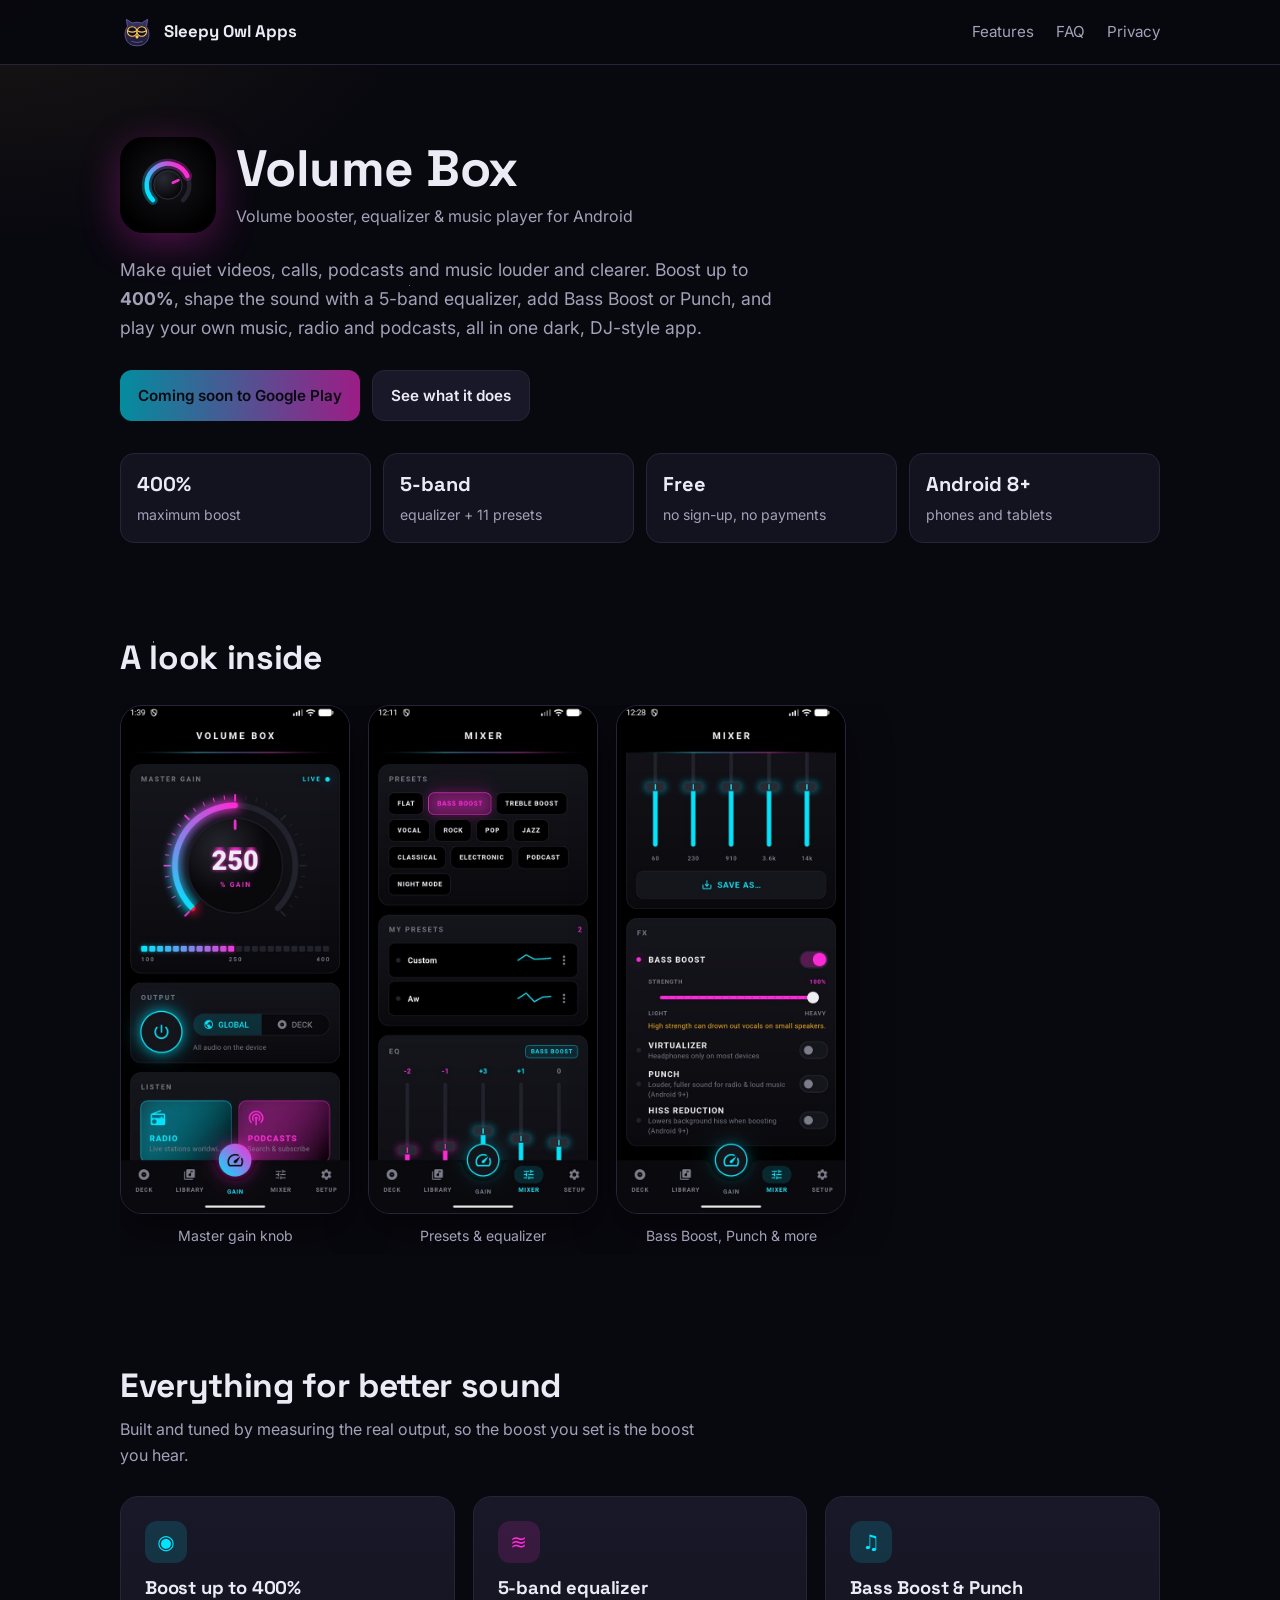
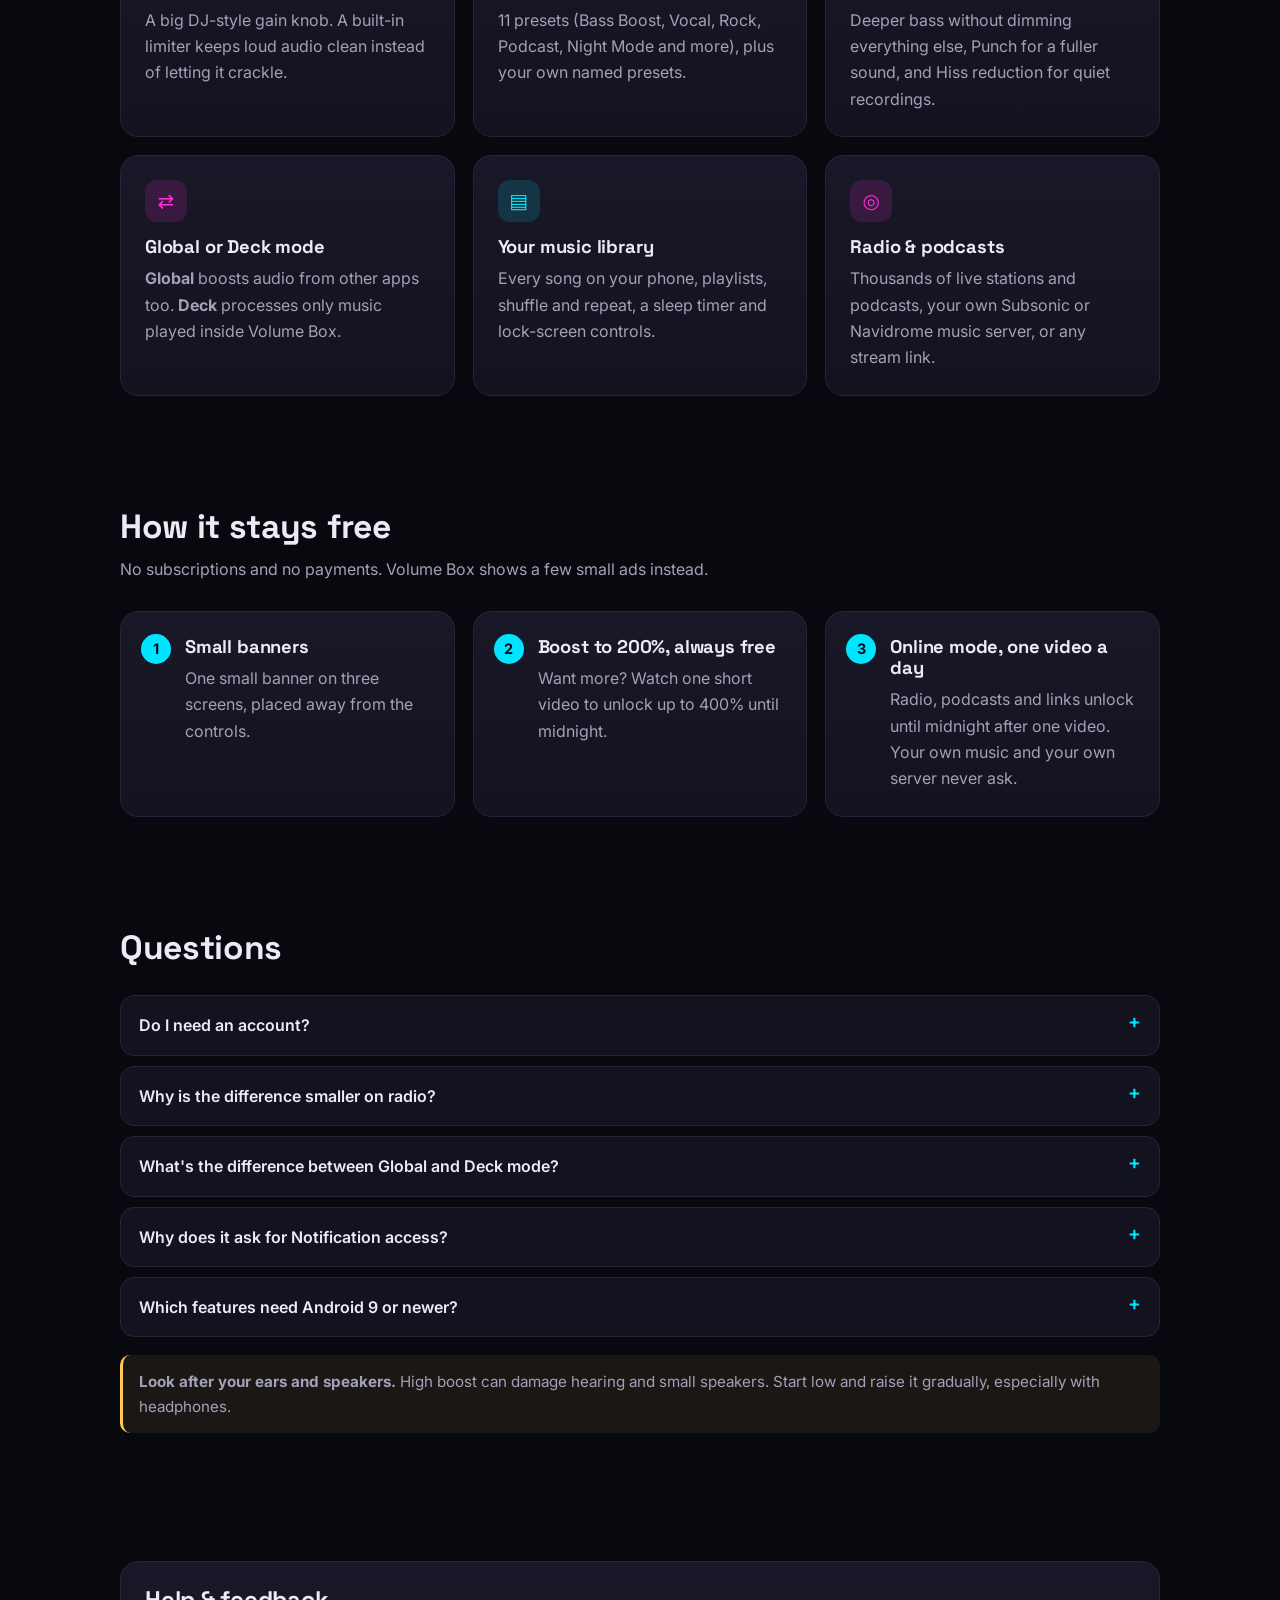
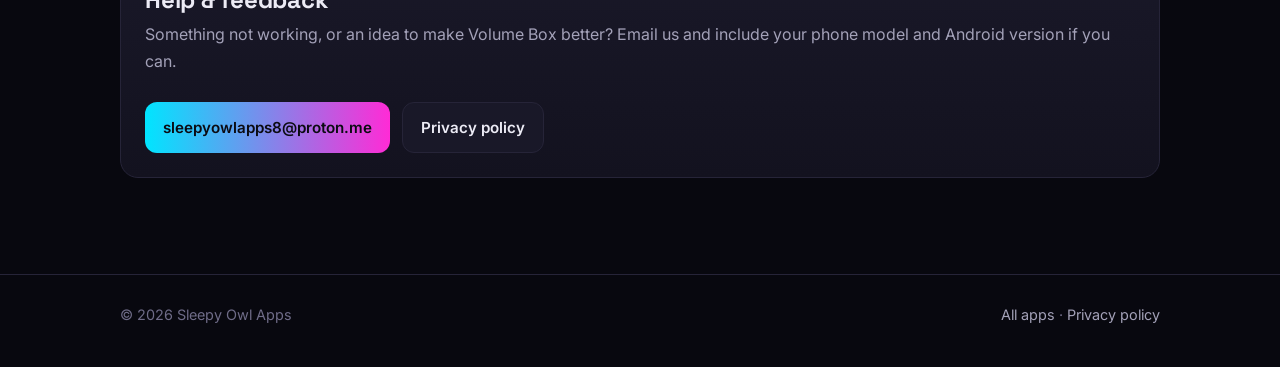
==== volumebox/index.html @ b1000aee "Add files via upload update changes" ====
<!doctype html>
<html lang="en">
<head>
<meta charset="utf-8">
<meta name="viewport" content="width=device-width, initial-scale=1">
<title>Volume Box: volume booster, equalizer &amp; music player</title>
<meta name="description" content="Volume Box boosts quiet audio up to 400%, with a 5-band equalizer, Bass Boost, Punch and a music player with radio and podcasts. Free for Android, no sign-up.">
<meta property="og:title" content="Volume Box by Sleepy Owl Apps">
<meta property="og:description" content="Volume booster up to 400%, 5-band EQ and music player. Free, no sign-up.">
<link rel="icon" href="icon.svg" type="image/svg+xml">
<link rel="preconnect" href="https://fonts.googleapis.com">
<link rel="preconnect" href="https://fonts.gstatic.com" crossorigin>
<link href="https://fonts.googleapis.com/css2?family=Inter:wght@400;600&family=Space+Grotesk:wght@500;700&display=swap" rel="stylesheet">
<link rel="stylesheet" href="../style.css">
</head>
<body style="--accent:#00e5ff; --accent-2:#ff2bd6">

<header class="site-header">
  <div class="wrap">
    <a class="brand" href="../"><img src="../assets/owl.svg" alt="">Sleepy Owl Apps</a>
    <nav class="nav">
      <a href="#features">Features</a>
      <a href="#faq" class="nav-optional">FAQ</a>
      <a href="privacy-policy.html">Privacy</a>
    </nav>
  </div>
</header>

<main>
  <div class="wrap app-hero">
    <div class="head">
      <img src="icon.svg" alt="Volume Box icon">
      <div>
        <h1>Volume Box</h1>
        <p>Volume booster, equalizer &amp; music player for Android</p>
      </div>
    </div>
    <p class="lead muted" style="max-width:62ch;margin-top:22px;font-size:1.1rem">
      Make quiet videos, calls, podcasts and music louder and clearer. Boost up to
      <strong>400%</strong>, shape the sound with a 5-band equalizer, add Bass Boost or Punch,
      and play your own music, radio and podcasts, all in one dark, DJ-style app.</p>
    <div class="actions">
      <!-- Replace with the Play Store link once the app is live:
           https://play.google.com/store/apps/details?id=com.sleepyowlapps.volumebox -->
      <a class="btn btn-primary" aria-disabled="true">Coming soon to Google Play</a>
      <a class="btn" href="#features">See what it does</a>
    </div>

    <div class="facts">
      <div class="fact"><b>400%</b><span>maximum boost</span></div>
      <div class="fact"><b>5-band</b><span>equalizer + 11 presets</span></div>
      <div class="fact"><b>Free</b><span>no sign-up, no payments</span></div>
      <div class="fact"><b>Android 8+</b><span>phones and tablets</span></div>
    </div>
  </div>

  <section id="screens">
    <div class="wrap">
      <div class="section-head">
        <h2>A look inside</h2>
      </div>
      <div class="shots">
        <figure>
          <img src="screens/gain.jpg" alt="GAIN screen with the master gain knob at 250%" width="540" height="1200" loading="lazy">
          <figcaption>Master gain knob</figcaption>
        </figure>
        <figure>
          <img src="screens/presets.jpg" alt="MIXER screen with equalizer presets" width="540" height="1200" loading="lazy">
          <figcaption>Presets &amp; equalizer</figcaption>
        </figure>
        <figure>
          <img src="screens/effects.jpg" alt="MIXER screen with Bass Boost, Punch and Hiss reduction switches" width="540" height="1200" loading="lazy">
          <figcaption>Bass Boost, Punch &amp; more</figcaption>
        </figure>
      </div>
    </div>
  </section>

  <section id="features">
    <div class="wrap">
      <div class="section-head">
        <h2>Everything for better sound</h2>
        <p>Built and tuned by measuring the real output, so the boost you set is the boost you hear.</p>
      </div>
      <div class="grid">
        <div class="card feature">
          <div class="icon" aria-hidden="true">◉</div>
          <h3>Boost up to 400%</h3>
          <p>A big DJ-style gain knob. A built-in limiter keeps loud audio clean instead of
            letting it crackle.</p>
        </div>
        <div class="card feature">
          <div class="icon" aria-hidden="true">≋</div>
          <h3>5-band equalizer</h3>
          <p>11 presets (Bass Boost, Vocal, Rock, Podcast, Night Mode and more), plus your own
            named presets.</p>
        </div>
        <div class="card feature">
          <div class="icon" aria-hidden="true">♫</div>
          <h3>Bass Boost &amp; Punch</h3>
          <p>Deeper bass without dimming everything else, Punch for a fuller sound, and Hiss
            reduction for quiet recordings.</p>
        </div>
        <div class="card feature">
          <div class="icon" aria-hidden="true">⇄</div>
          <h3>Global or Deck mode</h3>
          <p><b>Global</b> boosts audio from other apps too. <b>Deck</b> processes only music played
            inside Volume Box.</p>
        </div>
        <div class="card feature">
          <div class="icon" aria-hidden="true">▤</div>
          <h3>Your music library</h3>
          <p>Every song on your phone, playlists, shuffle and repeat, a sleep timer and
            lock-screen controls.</p>
        </div>
        <div class="card feature">
          <div class="icon" aria-hidden="true">◎</div>
          <h3>Radio &amp; podcasts</h3>
          <p>Thousands of live stations and podcasts, your own Subsonic or Navidrome music server,
            or any stream link.</p>
        </div>
      </div>
    </div>
  </section>

  <section id="free">
    <div class="wrap">
      <div class="section-head">
        <h2>How it stays free</h2>
        <p>No subscriptions and no payments. Volume Box shows a few small ads instead.</p>
      </div>
      <div class="grid steps">
        <div class="card">
          <h3>Small banners</h3>
          <p>One small banner on three screens, placed away from the controls.</p>
        </div>
        <div class="card">
          <h3>Boost to 200%, always free</h3>
          <p>Want more? Watch one short video to unlock up to 400% until midnight.</p>
        </div>
        <div class="card">
          <h3>Online mode, one video a day</h3>
          <p>Radio, podcasts and links unlock until midnight after one video. Your own music and
            your own server never ask.</p>
        </div>
      </div>
    </div>
  </section>

  <section id="faq">
    <div class="wrap">
      <div class="section-head">
        <h2>Questions</h2>
      </div>
      <details>
        <summary>Do I need an account?</summary>
        <p>No. There's no sign-up at all. Your settings, presets and playlists are stored only on
          your phone.</p>
      </details>
      <details>
        <summary>Why is the difference smaller on radio?</summary>
        <p>Radio stations are already mastered close to full volume. At full phone volume, Volume
          Box limits them so they stay clean, so 400% adds about +5&nbsp;dB instead of +12&nbsp;dB.
          Quieter audio, or a lower phone volume, gets the full boost.</p>
      </details>
      <details>
        <summary>What's the difference between Global and Deck mode?</summary>
        <p>Global mode applies the boost and EQ to all audio on your phone, such as YouTube or
          Spotify, and keeps running in the background with a notification. Deck mode only
          processes music you play inside Volume Box.</p>
      </details>
      <details>
        <summary>Why does it ask for Notification access?</summary>
        <p>Only for the optional "Other apps" panel, which shows and controls what other music apps
          are playing. Volume Box doesn't read, store or share your notifications.</p>
      </details>
      <details>
        <summary>Which features need Android 9 or newer?</summary>
        <p>Punch and Hiss reduction, and the most accurate boost and EQ. On Android 8 the app uses
          Android's standard effects instead.</p>
      </details>
      <p class="note"><b>Look after your ears and speakers.</b> High boost can damage hearing and
        small speakers. Start low and raise it gradually, especially with headphones.</p>
    </div>
  </section>

  <section id="contact">
    <div class="wrap">
      <div class="card">
        <h2>Help &amp; feedback</h2>
        <p>Something not working, or an idea to make Volume Box better? Email us and include your
          phone model and Android version if you can.</p>
        <div class="actions">
          <a class="btn btn-primary" href="mailto:sleepyowlapps8@proton.me?subject=Volume%20Box">sleepyowlapps8@proton.me</a>
          <a class="btn" href="privacy-policy.html">Privacy policy</a>
        </div>
      </div>
    </div>
  </section>
</main>

<footer class="site-footer">
  <div class="wrap">
    <span>© 2026 Sleepy Owl Apps</span>
    <span><a href="../">All apps</a> · <a href="privacy-policy.html">Privacy policy</a></span>
  </div>
</footer>

</body>
</html>
---- style.css ----
/* Sleepy Owl Apps: one stylesheet for the studio site and every app page.
   Each app page sets its own accent with --accent / --accent-2 on <body>. */

:root {
  --bg: #08080f;
  --bg-2: #0e0d1a;
  --panel: #13121f;
  --panel-2: #191828;
  --line: #262438;
  --text: #ecebf5;
  --muted: #a3a1b8;
  --faint: #6f6c88;
  --moon: #ffc857;
  --lilac: #a99bf2;
  --accent: var(--moon);
  --accent-2: var(--lilac);
  --radius: 18px;
  --max: 1080px;
  --font: "Inter", system-ui, -apple-system, "Segoe UI", Roboto, sans-serif;
  --display: "Space Grotesk", var(--font);
}

* { box-sizing: border-box; }

html { scroll-behavior: smooth; }

body {
  margin: 0;
  color: var(--text);
  font: 16px/1.65 var(--font);
  background-color: var(--bg);
  /* Night sky: a soft moon glow and a few faint stars. */
  background-image:
    radial-gradient(900px 500px at 85% -10%, rgba(169, 155, 242, 0.16), transparent 60%),
    radial-gradient(700px 400px at 0% 0%, rgba(255, 200, 87, 0.07), transparent 60%),
    radial-gradient(1.5px 1.5px at 12% 18%, #fff8 50%, transparent 51%),
    radial-gradient(1px 1px at 32% 8%, #fff6 50%, transparent 51%),
    radial-gradient(1.5px 1.5px at 58% 22%, #fff5 50%, transparent 51%),
    radial-gradient(1px 1px at 76% 12%, #fff7 50%, transparent 51%),
    radial-gradient(1px 1px at 90% 30%, #fff5 50%, transparent 51%);
  background-repeat: no-repeat;
  -webkit-font-smoothing: antialiased;
}

img { max-width: 100%; height: auto; display: block; }

a { color: var(--accent); text-decoration: none; }
a:hover { text-decoration: underline; }

h1, h2, h3 {
  font-family: var(--display);
  line-height: 1.15;
  letter-spacing: -0.01em;
  margin: 0;
}

.wrap {
  width: 100%;
  max-width: var(--max);
  margin: 0 auto;
  padding: 0 20px;
}

.muted { color: var(--muted); }

/* ---------------------------------------------------------------- header */

.site-header {
  position: sticky;
  top: 0;
  z-index: 10;
  /* Solid, not a blur: backdrop-filter made low-end phones' Chrome stutter. */
  background: rgba(8, 8, 15, 0.96);
  border-bottom: 1px solid var(--line);
}

.site-header .wrap {
  display: flex;
  align-items: center;
  justify-content: space-between;
  gap: 16px;
  height: 64px;
}

.brand {
  display: flex;
  align-items: center;
  gap: 10px;
  color: var(--text);
  font-family: var(--display);
  font-weight: 700;
  font-size: 1.05rem;
}
.brand:hover { text-decoration: none; }
.brand img { width: 34px; height: 34px; }

.nav { display: flex; gap: 22px; }
.nav a { color: var(--muted); font-size: 0.95rem; }
.nav a:hover { color: var(--text); text-decoration: none; }

@media (max-width: 560px) {
  .nav { gap: 14px; }
  .nav .nav-optional { display: none; }
}

/* ---------------------------------------------------------------- hero */

.hero { padding-top: 88px; padding-bottom: 56px; }

.eyebrow {
  display: inline-flex;
  align-items: center;
  gap: 8px;
  padding: 6px 12px;
  border: 1px solid var(--line);
  border-radius: 999px;
  background: var(--panel);
  color: var(--muted);
  font-size: 0.85rem;
}
.eyebrow .dot {
  width: 8px; height: 8px; border-radius: 50%;
  background: var(--accent);
  box-shadow: 0 0 10px var(--accent);
}

.hero h1 {
  margin-top: 20px;
  font-size: clamp(2.2rem, 6vw, 3.6rem);
  max-width: 14ch;
}

.gradient-text {
  background: linear-gradient(90deg, var(--accent), var(--accent-2));
  -webkit-background-clip: text;
  background-clip: text;
  color: transparent;
}

.hero p.lead {
  margin: 18px 0 0;
  max-width: 56ch;
  color: var(--muted);
  font-size: 1.12rem;
}

.actions { display: flex; flex-wrap: wrap; gap: 12px; margin-top: 28px; }

/* ---------------------------------------------------------------- buttons */

.btn {
  display: inline-flex;
  align-items: center;
  gap: 8px;
  padding: 12px 18px;
  border-radius: 12px;
  border: 1px solid var(--line);
  background: var(--panel-2);
  color: var(--text);
  font-weight: 600;
  font-size: 0.95rem;
}
.btn:hover { text-decoration: none; border-color: var(--accent); }

.btn-primary {
  border: 0;
  color: #0b0b12;
  background: linear-gradient(90deg, var(--accent), var(--accent-2));
}
.btn-primary:hover { filter: brightness(1.08); }

.btn[aria-disabled="true"] { opacity: 0.6; cursor: default; }
.btn[aria-disabled="true"]:hover { border-color: var(--line); }

/* ---------------------------------------------------------------- sections */

section { padding: 56px 0; scroll-margin-top: 64px; } /* clear the sticky header on #links */

.section-head { margin-bottom: 28px; }
.section-head h2 { font-size: clamp(1.6rem, 3.5vw, 2.1rem); }
.section-head p { margin: 10px 0 0; color: var(--muted); max-width: 60ch; }

.grid {
  display: grid;
  gap: 18px;
  grid-template-columns: repeat(auto-fill, minmax(280px, 1fr));
}

.card {
  position: relative;
  padding: 24px;
  border: 1px solid var(--line);
  border-radius: var(--radius);
  background: linear-gradient(180deg, var(--panel-2), var(--panel));
}

.card h3 { font-size: 1.15rem; }
.card p { margin: 8px 0 0; color: var(--muted); }

/* ---------------------------------------------------------------- app cards */

.app-card {
  display: flex;
  flex-direction: column;
  gap: 16px;
  transition: transform 0.2s ease, border-color 0.2s ease;
}
.app-card:hover { transform: translateY(-3px); border-color: var(--card-accent, var(--accent)); }

.app-card .app-top { display: flex; align-items: center; gap: 14px; }
.app-card .app-top img { width: 64px; height: 64px; border-radius: 16px; }
.app-card .app-top p { margin: 2px 0 0; font-size: 0.92rem; }

.tags { display: flex; flex-wrap: wrap; gap: 8px; }
.tag {
  padding: 4px 10px;
  border-radius: 999px;
  border: 1px solid var(--line);
  color: var(--muted);
  font-size: 0.8rem;
}

.app-card .links { display: flex; flex-wrap: wrap; gap: 10px; margin-top: auto; }

.app-card.soon {
  align-items: center;
  justify-content: center;
  text-align: center;
  min-height: 240px;
  border-style: dashed;
  background: transparent;
}
.app-card.soon:hover { transform: none; border-color: var(--line); }
.app-card.soon .moon {
  width: 44px; height: 44px; border-radius: 50%;
  box-shadow: inset -10px -4px 0 0 var(--moon);
  transform: rotate(-20deg);
}

/* ---------------------------------------------------------------- features */

.feature .icon {
  width: 42px; height: 42px;
  display: grid; place-items: center;
  border-radius: 12px;
  margin-bottom: 14px;
  background: color-mix(in srgb, var(--accent) 14%, transparent);
  color: var(--accent);
  font-size: 1.25rem;
}
.feature:nth-child(even) .icon {
  background: color-mix(in srgb, var(--accent-2) 14%, transparent);
  color: var(--accent-2);
}

/* ---------------------------------------------------------------- app page hero */

.app-hero { padding-top: 72px; padding-bottom: 40px; }
.app-hero .head { display: flex; align-items: center; gap: 20px; flex-wrap: wrap; }
.app-hero .head img {
  width: 96px; height: 96px; border-radius: 24px;
  box-shadow: 0 10px 40px color-mix(in srgb, var(--accent-2) 30%, transparent);
}
.app-hero h1 { font-size: clamp(2.2rem, 6vw, 3.2rem); }
.app-hero .head p { margin: 4px 0 0; color: var(--muted); }

.facts {
  display: grid;
  grid-template-columns: repeat(auto-fit, minmax(150px, 1fr));
  gap: 12px;
  margin-top: 32px;
}
.fact {
  padding: 14px 16px;
  border: 1px solid var(--line);
  border-radius: 14px;
  background: var(--panel);
}
.fact b { display: block; font-family: var(--display); font-size: 1.25rem; }
.fact span { color: var(--muted); font-size: 0.88rem; }

/* ---------------------------------------------------------------- screenshots */

.shots {
  display: flex;
  gap: 18px;
  overflow-x: auto;
  padding-bottom: 8px;
  scroll-snap-type: x mandatory;
}
.shots figure {
  margin: 0;
  flex: 0 0 230px;
  scroll-snap-align: start;
}
.shots img {
  border-radius: 22px;
  border: 1px solid var(--line);
  box-shadow: 0 16px 40px rgba(0, 0, 0, 0.5);
}
.shots figcaption { margin-top: 10px; color: var(--muted); font-size: 0.88rem; text-align: center; }

/* ---------------------------------------------------------------- steps / FAQ */

.steps { counter-reset: step; }
.steps .card { padding-left: 64px; }
.steps .card::before {
  counter-increment: step;
  content: counter(step);
  position: absolute;
  left: 20px; top: 22px;
  width: 30px; height: 30px;
  display: grid; place-items: center;
  border-radius: 50%;
  background: var(--accent);
  color: #0b0b12;
  font-weight: 700;
  font-size: 0.9rem;
}

details {
  border: 1px solid var(--line);
  border-radius: 14px;
  background: var(--panel);
  padding: 4px 18px;
}
details + details { margin-top: 10px; }
summary {
  cursor: pointer;
  padding: 12px 0;
  font-weight: 600;
  list-style: none;
}
summary::-webkit-details-marker { display: none; }
summary::after { content: "+"; float: right; color: var(--accent); font-size: 1.2rem; line-height: 1; }
details[open] summary::after { content: "–"; }
details p { margin: 0 0 14px; color: var(--muted); }

.note {
  margin-top: 18px;
  padding: 14px 16px;
  border-left: 3px solid var(--moon);
  border-radius: 10px;
  background: color-mix(in srgb, var(--moon) 8%, transparent);
  color: var(--muted);
  font-size: 0.95rem;
}

/* ---------------------------------------------------------------- policy pages */

.doc { max-width: 760px; padding: 56px 20px 72px; margin: 0 auto; }
.doc h1 { font-size: clamp(1.9rem, 5vw, 2.5rem); margin-top: 18px; }
.doc h2 { font-size: 1.25rem; margin: 34px 0 10px; color: var(--accent); }
.doc ul { padding-left: 20px; }
.doc li { margin: 6px 0; }
.doc p, .doc li { color: #d9d7e6; }

/* ---------------------------------------------------------------- footer */

.site-footer {
  margin-top: 40px;
  border-top: 1px solid var(--line);
  padding: 28px 0 40px;
  color: var(--faint);
  font-size: 0.9rem;
}
.site-footer .wrap {
  display: flex;
  flex-wrap: wrap;
  gap: 12px 24px;
  justify-content: space-between;
}
.site-footer a { color: var(--muted); }
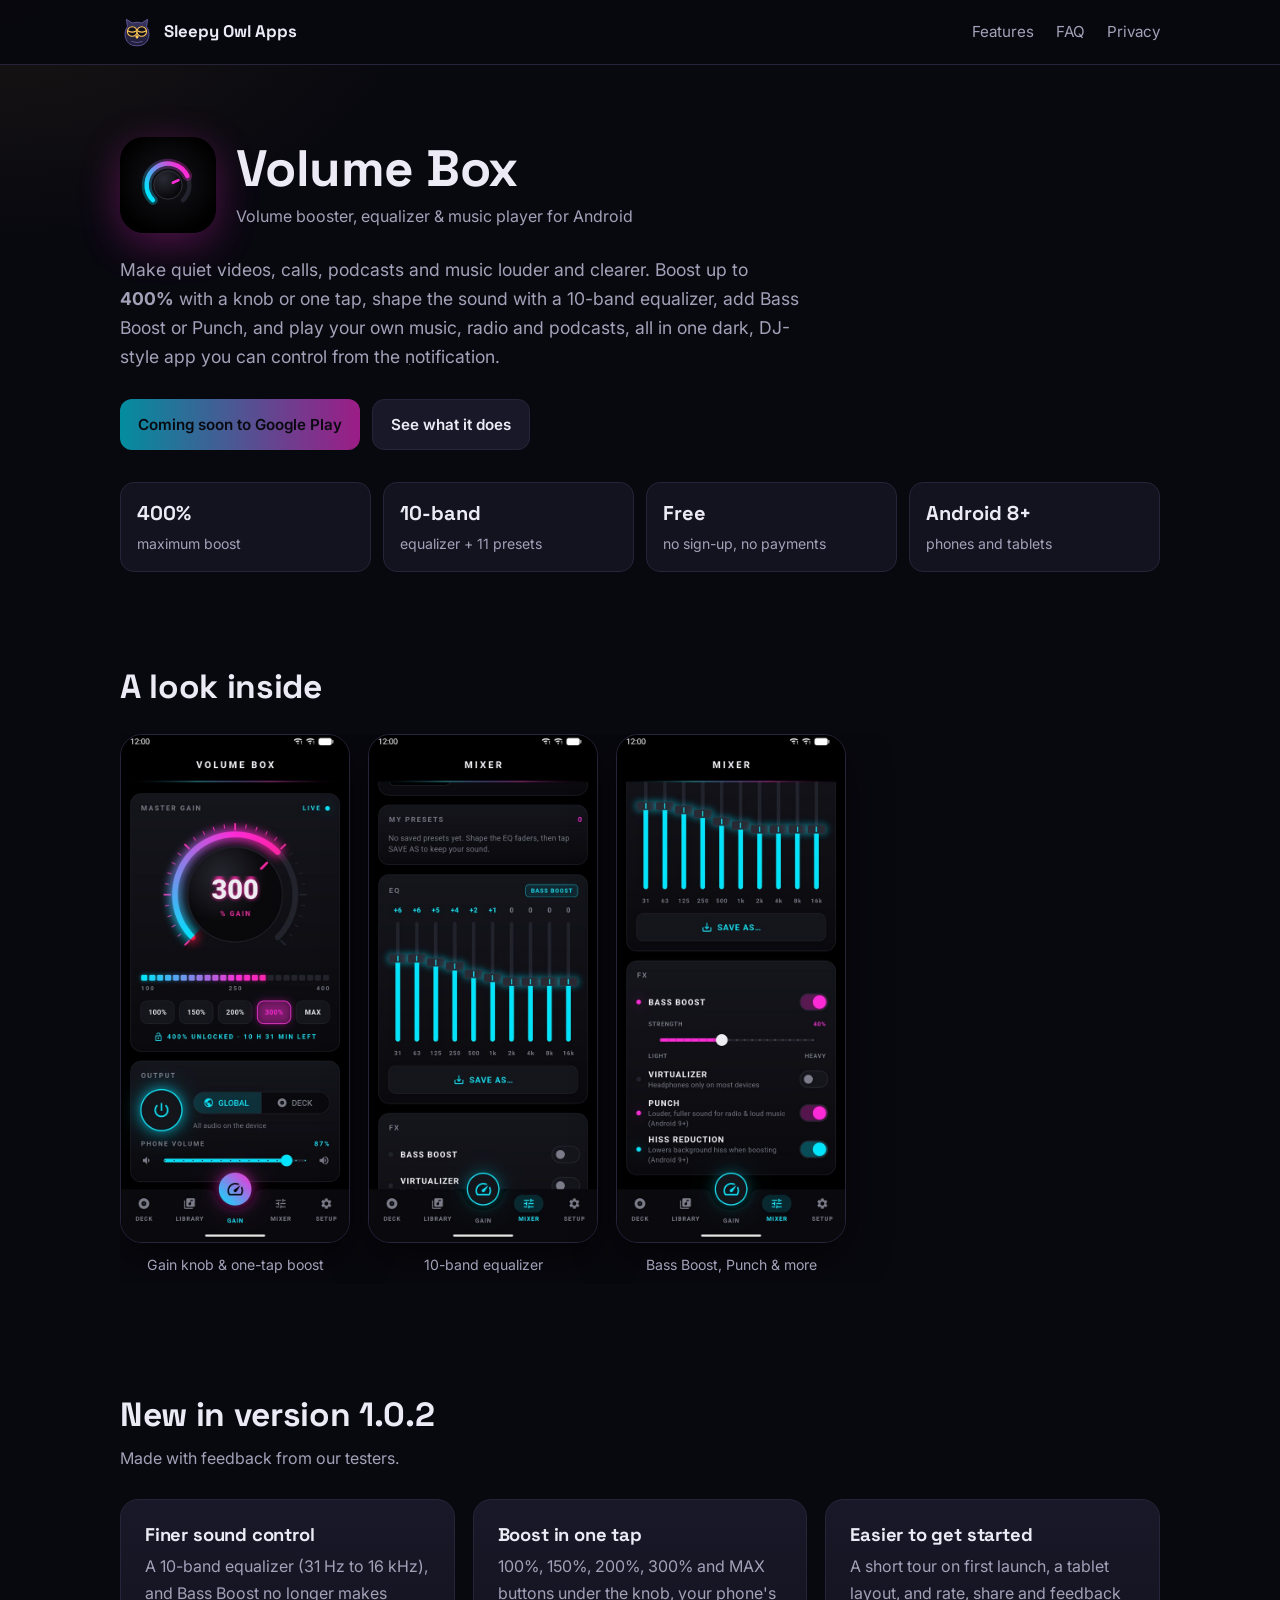
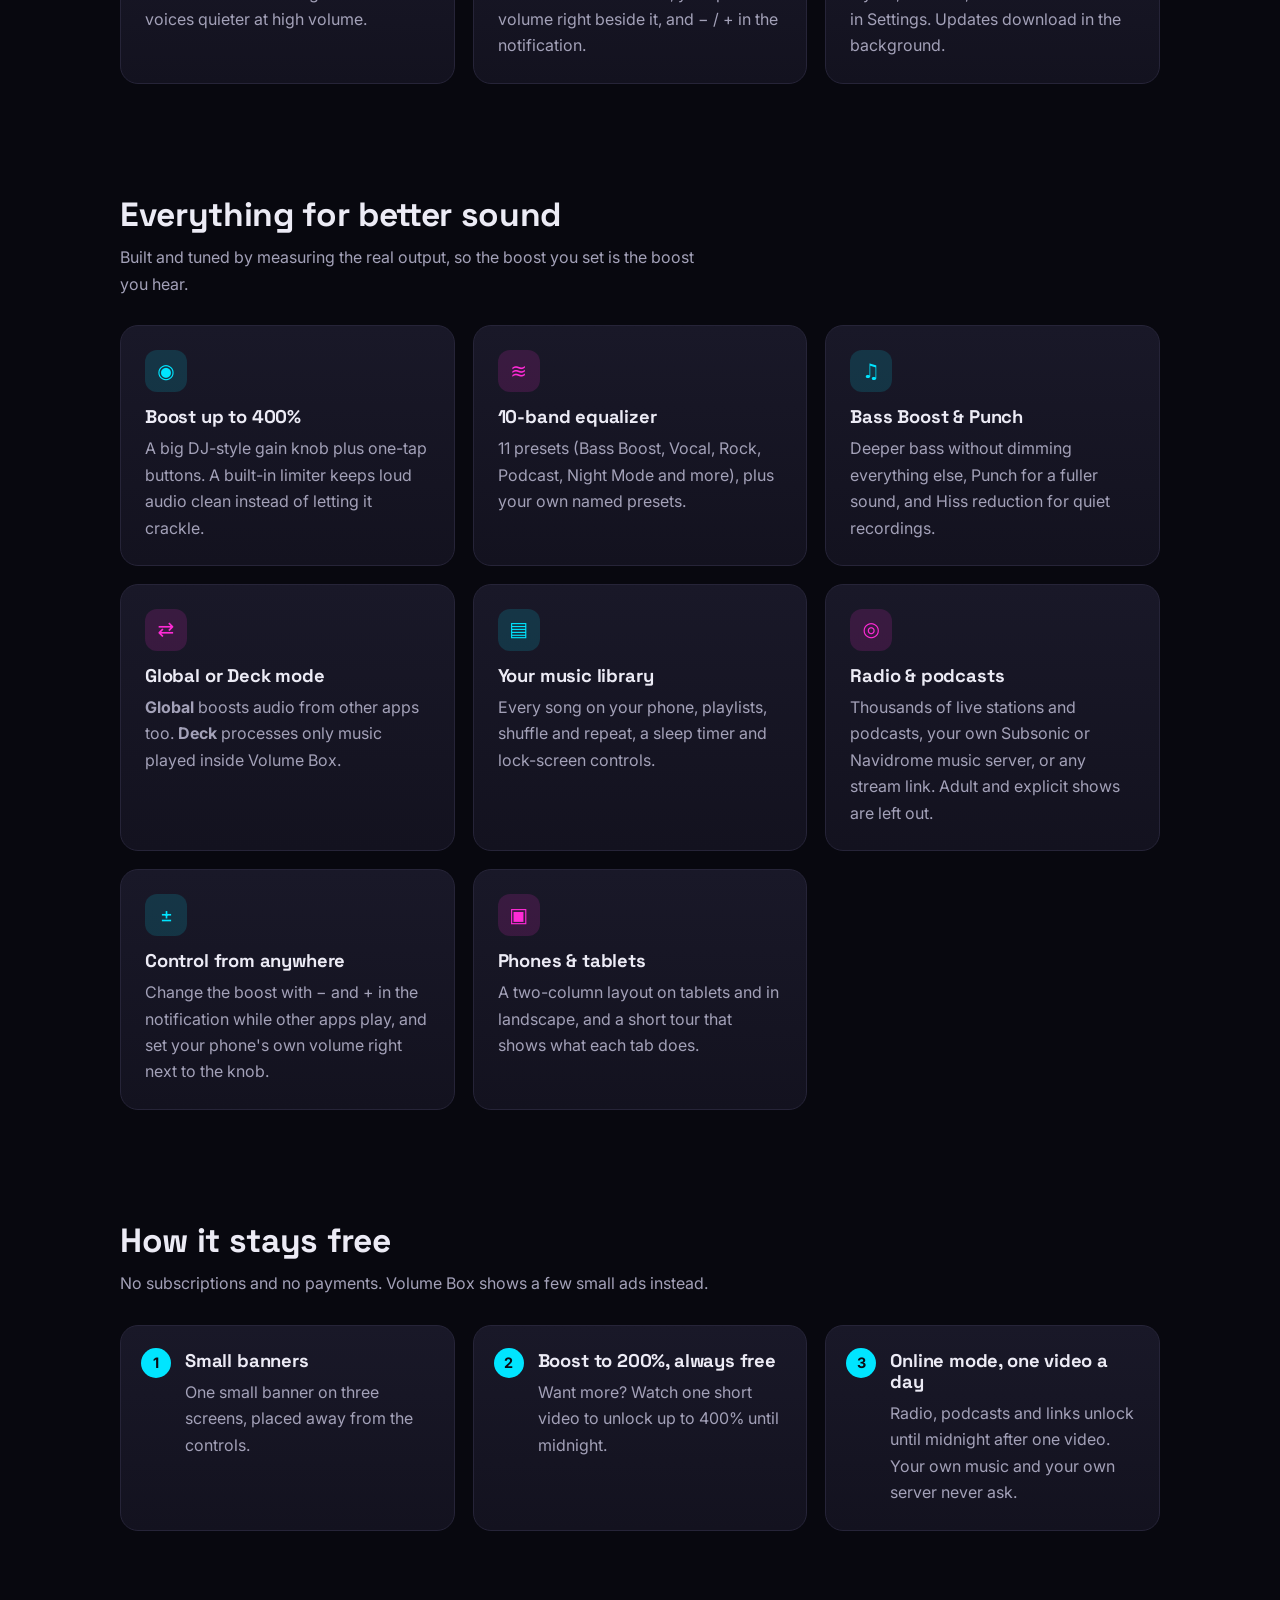
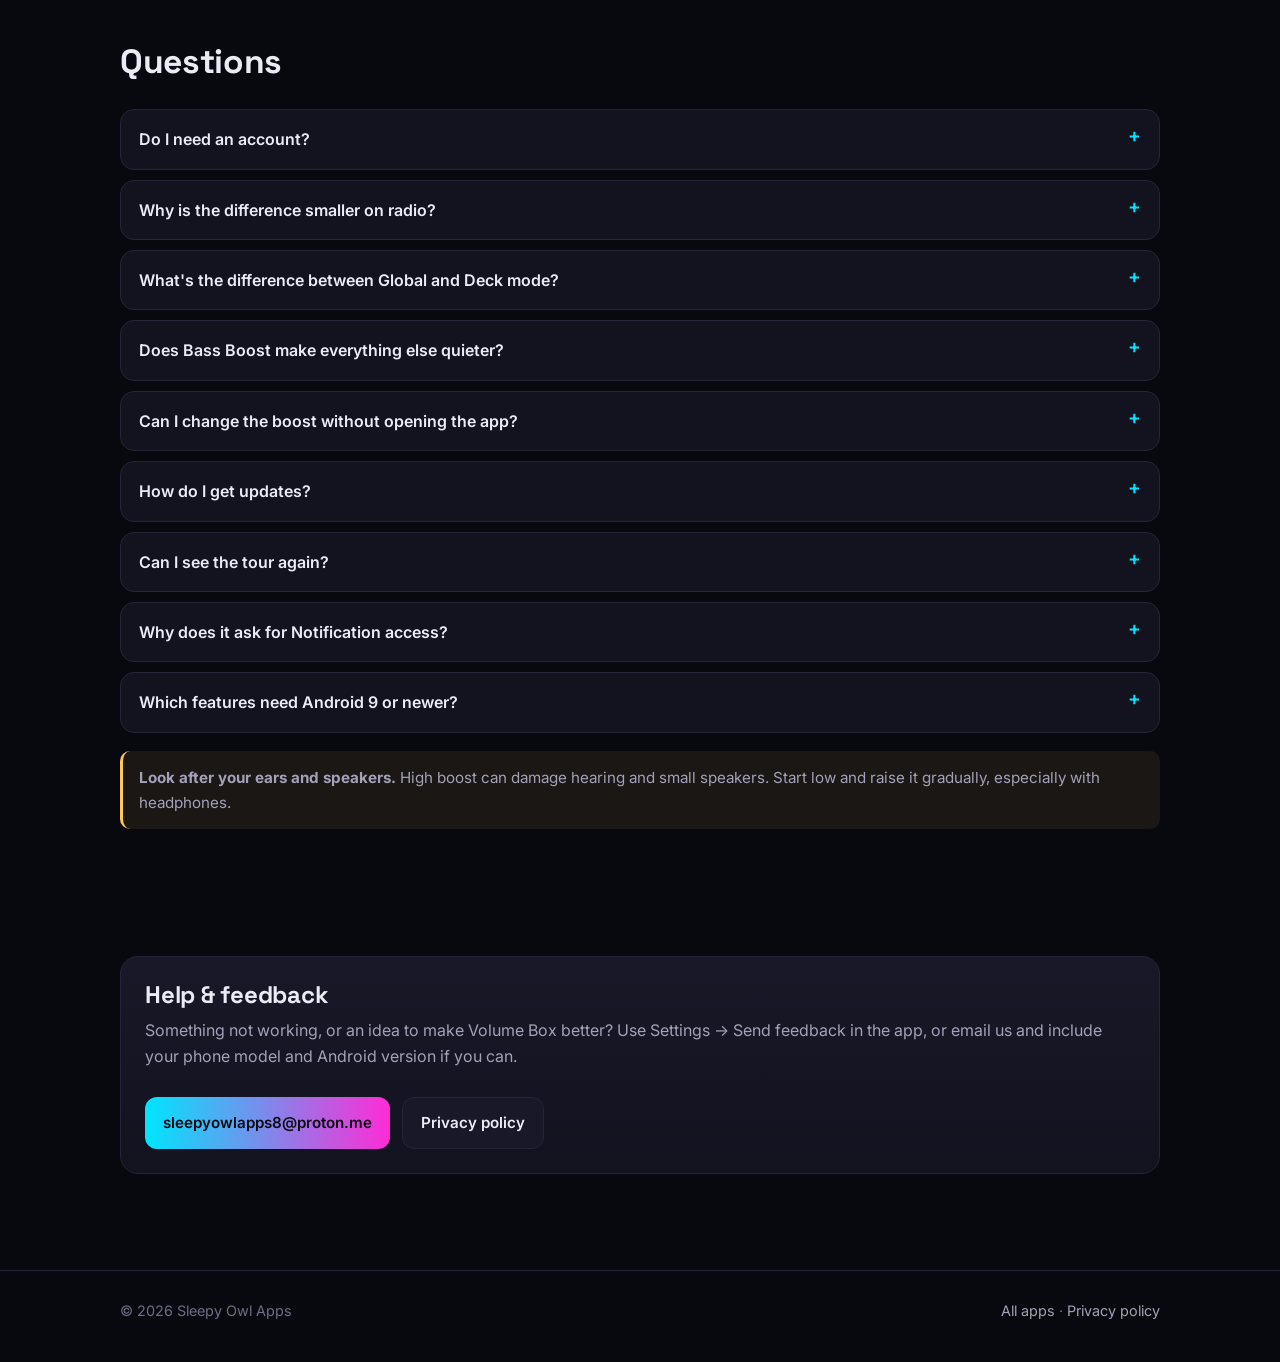
==== commit b5b14074: "Updated the Volume Box App Page" ====
--- a/volumebox/index.html
+++ b/volumebox/index.html
@@ -4,9 +4,9 @@
 <meta charset="utf-8">
 <meta name="viewport" content="width=device-width, initial-scale=1">
 <title>Volume Box: volume booster, equalizer &amp; music player</title>
-<meta name="description" content="Volume Box boosts quiet audio up to 400%, with a 5-band equalizer, Bass Boost, Punch and a music player with radio and podcasts. Free for Android, no sign-up.">
+<meta name="description" content="Volume Box boosts quiet audio up to 400% with a gain knob or one-tap buttons, a 10-band equalizer, Bass Boost, Punch and a music player with radio and podcasts. Control it from the notification. Free for Android, no sign-up.">
 <meta property="og:title" content="Volume Box by Sleepy Owl Apps">
-<meta property="og:description" content="Volume booster up to 400%, 5-band EQ and music player. Free, no sign-up.">
+<meta property="og:description" content="Volume booster up to 400%, 10-band EQ and music player. Free, no sign-up.">
 <link rel="icon" href="icon.svg" type="image/svg+xml">
 <link rel="preconnect" href="https://fonts.googleapis.com">
 <link rel="preconnect" href="https://fonts.gstatic.com" crossorigin>
@@ -37,8 +37,9 @@
     </div>
     <p class="lead muted" style="max-width:62ch;margin-top:22px;font-size:1.1rem">
       Make quiet videos, calls, podcasts and music louder and clearer. Boost up to
-      <strong>400%</strong>, shape the sound with a 5-band equalizer, add Bass Boost or Punch,
-      and play your own music, radio and podcasts, all in one dark, DJ-style app.</p>
+      <strong>400%</strong> with a knob or one tap, shape the sound with a 10-band equalizer,
+      add Bass Boost or Punch, and play your own music, radio and podcasts, all in one dark,
+      DJ-style app you can control from the notification.</p>
     <div class="actions">
       <!-- Replace with the Play Store link once the app is live:
            https://play.google.com/store/apps/details?id=com.sleepyowlapps.volumebox -->
@@ -48,7 +49,7 @@
 
     <div class="facts">
       <div class="fact"><b>400%</b><span>maximum boost</span></div>
-      <div class="fact"><b>5-band</b><span>equalizer + 11 presets</span></div>
+      <div class="fact"><b>10-band</b><span>equalizer + 11 presets</span></div>
       <div class="fact"><b>Free</b><span>no sign-up, no payments</span></div>
       <div class="fact"><b>Android 8+</b><span>phones and tablets</span></div>
     </div>
@@ -61,12 +62,12 @@
       </div>
       <div class="shots">
         <figure>
-          <img src="screens/gain.jpg" alt="GAIN screen with the master gain knob at 250%" width="540" height="1200" loading="lazy">
-          <figcaption>Master gain knob</figcaption>
+          <img src="screens/gain.jpg" alt="GAIN screen: gain knob at 300% with one-tap buttons, Global mode and the phone volume slider" width="540" height="1200" loading="lazy">
+          <figcaption>Gain knob &amp; one-tap boost</figcaption>
         </figure>
         <figure>
-          <img src="screens/presets.jpg" alt="MIXER screen with equalizer presets" width="540" height="1200" loading="lazy">
-          <figcaption>Presets &amp; equalizer</figcaption>
+          <img src="screens/presets.jpg" alt="MIXER screen: 10-band equalizer from 31 Hz to 16 kHz with the Bass Boost preset" width="540" height="1200" loading="lazy">
+          <figcaption>10-band equalizer</figcaption>
         </figure>
         <figure>
           <img src="screens/effects.jpg" alt="MIXER screen with Bass Boost, Punch and Hiss reduction switches" width="540" height="1200" loading="lazy">
@@ -76,6 +77,32 @@
     </div>
   </section>
 
+  <section id="new">
+    <div class="wrap">
+      <div class="section-head">
+        <h2>New in version 1.0.2</h2>
+        <p>Made with feedback from our testers.</p>
+      </div>
+      <div class="grid">
+        <div class="card">
+          <h3>Finer sound control</h3>
+          <p>A 10-band equalizer (31&nbsp;Hz to 16&nbsp;kHz), and Bass Boost no longer makes
+            voices quieter at high volume.</p>
+        </div>
+        <div class="card">
+          <h3>Boost in one tap</h3>
+          <p>100%, 150%, 200%, 300% and MAX buttons under the knob, your phone's volume right
+            beside it, and &minus; / + in the notification.</p>
+        </div>
+        <div class="card">
+          <h3>Easier to get started</h3>
+          <p>A short tour on first launch, a tablet layout, and rate, share and feedback in
+            Settings. Updates download in the background.</p>
+        </div>
+      </div>
+    </div>
+  </section>
+
   <section id="features">
     <div class="wrap">
       <div class="section-head">
@@ -86,12 +113,12 @@
         <div class="card feature">
           <div class="icon" aria-hidden="true">◉</div>
           <h3>Boost up to 400%</h3>
-          <p>A big DJ-style gain knob. A built-in limiter keeps loud audio clean instead of
-            letting it crackle.</p>
+          <p>A big DJ-style gain knob plus one-tap buttons. A built-in limiter keeps loud audio
+            clean instead of letting it crackle.</p>
         </div>
         <div class="card feature">
           <div class="icon" aria-hidden="true">≋</div>
-          <h3>5-band equalizer</h3>
+          <h3>10-band equalizer</h3>
           <p>11 presets (Bass Boost, Vocal, Rock, Podcast, Night Mode and more), plus your own
             named presets.</p>
         </div>
@@ -117,7 +144,19 @@
           <div class="icon" aria-hidden="true">◎</div>
           <h3>Radio &amp; podcasts</h3>
           <p>Thousands of live stations and podcasts, your own Subsonic or Navidrome music server,
-            or any stream link.</p>
+            or any stream link. Adult and explicit shows are left out.</p>
+        </div>
+        <div class="card feature">
+          <div class="icon" aria-hidden="true">±</div>
+          <h3>Control from anywhere</h3>
+          <p>Change the boost with &minus; and + in the notification while other apps play, and set
+            your phone's own volume right next to the knob.</p>
+        </div>
+        <div class="card feature">
+          <div class="icon" aria-hidden="true">▣</div>
+          <h3>Phones &amp; tablets</h3>
+          <p>A two-column layout on tablets and in landscape, and a short tour that shows what
+            each tab does.</p>
         </div>
       </div>
     </div>
@@ -170,6 +209,29 @@
           processes music you play inside Volume Box.</p>
       </details>
       <details>
+        <summary>Does Bass Boost make everything else quieter?</summary>
+        <p>Not any more. At high boost, extra bass used to make the limiter turn the whole sound
+          down. Since version 1.0.2 only the bass is held back, so voices keep their level. When
+          the sound is already at its loudest, extra bass can't add much, but it no longer takes
+          anything away.</p>
+      </details>
+      <details>
+        <summary>Can I change the boost without opening the app?</summary>
+        <p>Yes. In Global mode the notification shows the boost with &minus;10% and +10% buttons
+          and a Turn off button. The same free limit applies: up to 200%, or 400% after the
+          day's video.</p>
+      </details>
+      <details>
+        <summary>How do I get updates?</summary>
+        <p>Through Google Play. Volume Box also checks by itself: a new version downloads in the
+          background and a RESTART button appears when it's ready. Nothing restarts without
+          you.</p>
+      </details>
+      <details>
+        <summary>Can I see the tour again?</summary>
+        <p>Yes: Settings &rarr; Support &rarr; Show the tour.</p>
+      </details>
+      <details>
         <summary>Why does it ask for Notification access?</summary>
         <p>Only for the optional "Other apps" panel, which shows and controls what other music apps
           are playing. Volume Box doesn't read, store or share your notifications.</p>
@@ -188,8 +250,9 @@
     <div class="wrap">
       <div class="card">
         <h2>Help &amp; feedback</h2>
-        <p>Something not working, or an idea to make Volume Box better? Email us and include your
-          phone model and Android version if you can.</p>
+        <p>Something not working, or an idea to make Volume Box better? Use Settings &rarr; Send
+          feedback in the app, or email us and include your phone model and Android version if
+          you can.</p>
         <div class="actions">
           <a class="btn btn-primary" href="mailto:sleepyowlapps8@proton.me?subject=Volume%20Box">sleepyowlapps8@proton.me</a>
           <a class="btn" href="privacy-policy.html">Privacy policy</a>
